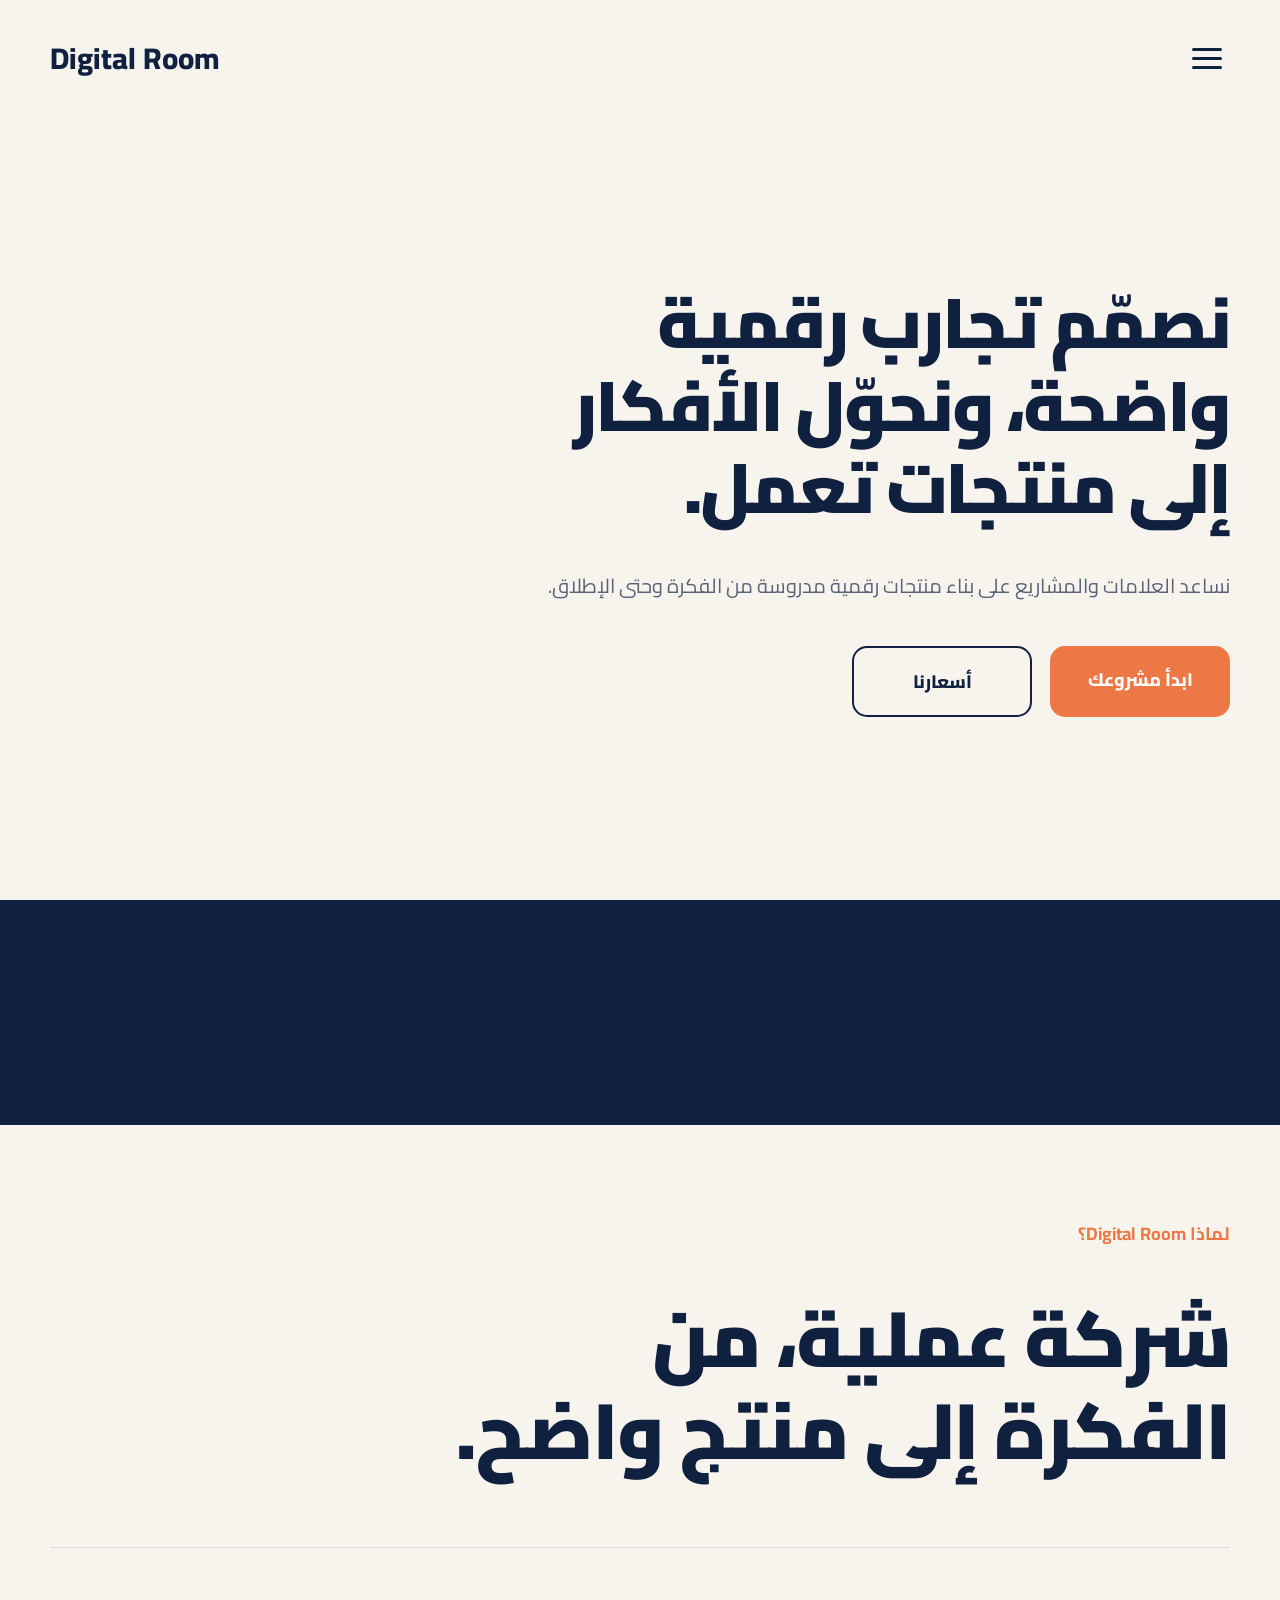
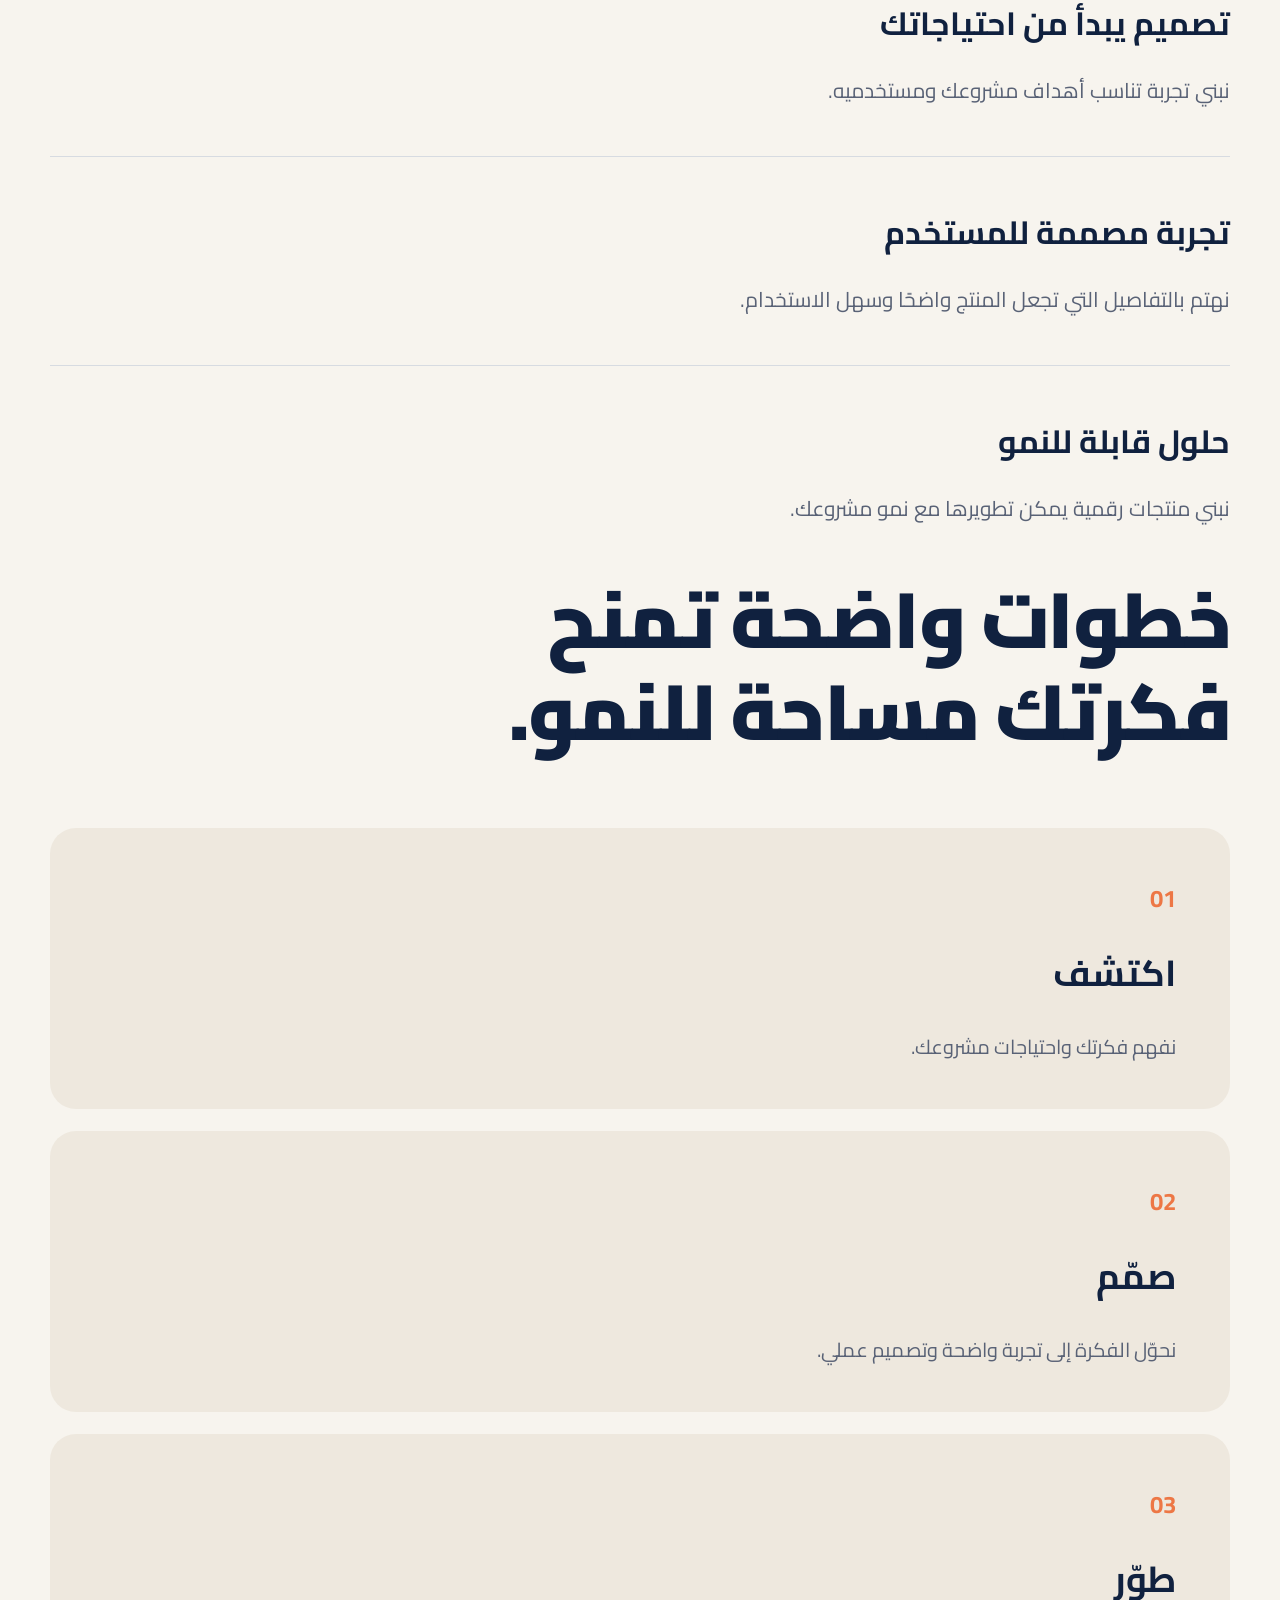
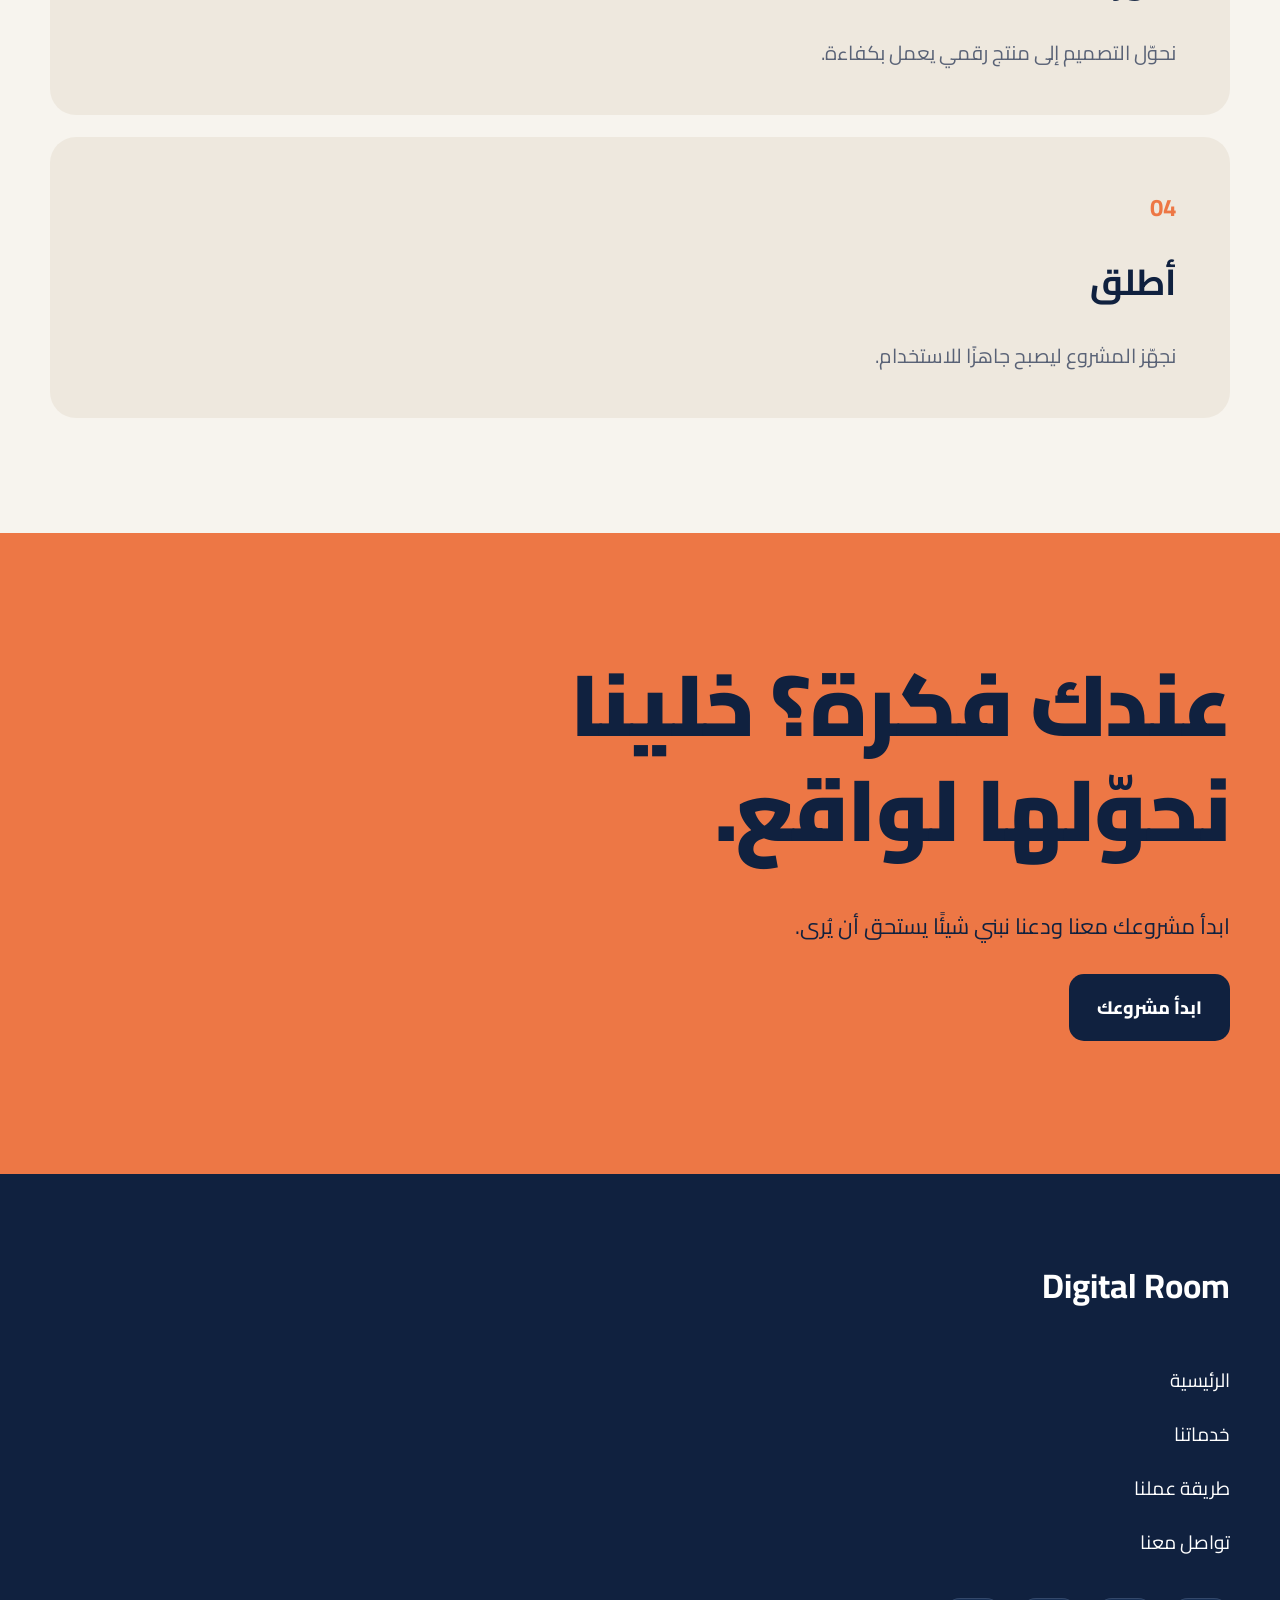
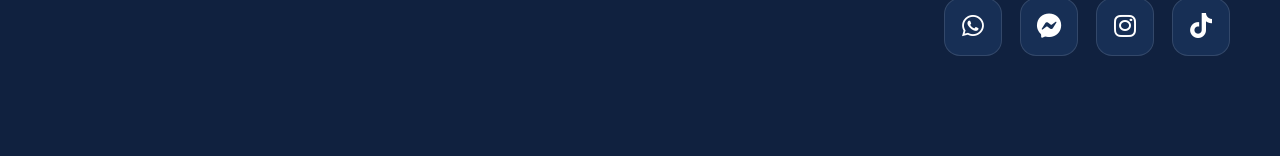
==== index.html @ cd864016 "Add files via upload" ====
<!DOCTYPE html>
<html lang="ar" dir="rtl">

<head>
  <meta charset="UTF-8">
  <meta name="viewport" content="width=device-width, initial-scale=1.0">

  <title>Digital Room</title>

  <link rel="preconnect" href="https://fonts.googleapis.com">
  <link rel="preconnect" href="https://fonts.gstatic.com" crossorigin>

  <link
    href="https://fonts.googleapis.com/css2?family=Cairo:wght@400;500;600;700;800;900&display=swap"
    rel="stylesheet"
  >
<link
  rel="stylesheet"
  href="https://cdnjs.cloudflare.com/ajax/libs/font-awesome/6.5.2/css/all.min.css"
>
  <link rel="stylesheet" href="style.css">
</head>

<body>

  <!-- Header -->
  <header class="site-header">

    <div class="nav-wrap">

      <a href="#home" class="brand">
        Digital Room
      </a>

      <button
        class="menu-btn"
        id="menuBtn"
        aria-label="فتح القائمة"
        aria-expanded="false"
      >
        <span></span>
        <span></span>
        <span></span>
      </button>

      <nav class="mobile-menu" id="mobileMenu">

        <a href="#home">الرئيسية</a>
        <a href="#services">خدماتنا</a>
        <a href="#process">طريقة عملنا</a>
        <a href="price.html">أسعارنا</a>
                <a href="index.html#footer-social">تواصل معنا</a>



        


      </nav>

    </div>

  </header>


  <!-- Main -->
  <main>

    <!-- Hero -->
    <section class="hero section-light" id="home">

      <div class="container hero-inner">

        <h1>
          نصمّم تجارب رقمية<br>
          واضحة، ونحوّل الأفكار<br>
          إلى منتجات تعمل.
        </h1>

        <p class="hero-copy">
          نساعد العلامات والمشاريع على بناء منتجات
          <br class="mobile-only">
          رقمية مدروسة من الفكرة وحتى الإطلاق.
        </p>

        <div class="hero-actions">

          <a href="#contact" class="btn btn-primary">
            ابدأ مشروعك
          </a>

          <a href="price.html" class="btn btn-outline">
            أسعارنا
          </a>

        </div>

      </div>

    </section>


    <!-- Work -->
    <section class="work section-dark" id="work">

      
    </section>


    <!-- Process / Why Digital Room -->
    <section class="process section-light" id="process">

      <div class="container">

        <p class="eyebrow orange">
          لماذا Digital Room؟
        </p>

        <h2>
          شركة عملية، من<br>
          الفكرة إلى منتج واضح.
        </h2>

        <div class="why-list">

          <article>

            <h3>
              تصميم يبدأ من احتياجاتك
            </h3>

            <p>
              نبني تجربة تناسب أهداف مشروعك ومستخدميه.
            </p>

          </article>


          <article>

            <h3>
              تجربة مصممة للمستخدم
            </h3>

            <p>
              نهتم بالتفاصيل التي تجعل المنتج واضحًا
              وسهل الاستخدام.
            </p>

          </article>


          <article>

            <h3>
              حلول قابلة للنمو
            </h3>

            <p>
              نبني منتجات رقمية يمكن تطويرها مع نمو مشروعك.
            </p>

          </article>

        </div>

      </div>


      <!-- Steps -->
      <div class="container">

        
        <h2>
          خطوات واضحة تمنح<br>
          فكرتك مساحة للنمو.
        </h2>

        <div class="steps">

          <article class="step">

            <b>01</b>

            <h3>
              اكتشف
            </h3>

            <p>
              نفهم فكرتك واحتياجات مشروعك.
            </p>

          </article>


          <article class="step">

            <b>02</b>

            <h3>
              صمّم
            </h3>

            <p>
              نحوّل الفكرة إلى تجربة واضحة وتصميم عملي.
            </p>

          </article>


          <article class="step">

            <b>03</b>

            <h3>
              طوّر
            </h3>

            <p>
              نحوّل التصميم إلى منتج رقمي يعمل بكفاءة.
            </p>

          </article>


          <article class="step">

            <b>04</b>

            <h3>
              أطلق
            </h3>

            <p>
              نجهّز المشروع ليصبح جاهزًا للاستخدام.
            </p>

          </article>

        </div>

      </div>

    </section>


    


    <!-- CTA -->
    <section class="cta full-width-section" id="contact">

      <div class="container">

        <h2>
          عندك فكرة؟ خلينا<br>
          نحوّلها لواقع.
        </h2>

        <p>
          ابدأ مشروعك معنا ودعنا نبني شيئًا يستحق أن يُرى.
        </p>

        <a
          href="https://wa.me/201043372184"
          class="btn btn-dark"
          target="_blank"
        >
          ابدأ مشروعك
        </a>

      </div>

    </section>


  </main>


  <!-- Footer -->
  <footer class="footer full-width-section">

    <div class="container footer-grid">

      <div>

        <h3>
          Digital Room
        </h3>

        <nav>

          <a href="#home">
            الرئيسية
          </a>

          <a href="#services">
            خدماتنا
          </a>

          <a href="#process">
            طريقة عملنا
          </a>

          <a href="#contact">
            تواصل معنا
          </a>

        </nav>

<div class="social" id="footer-social">

  <!-- WhatsApp -->
  <a href="https://wa.me/201043372184" target="_blank" aria-label="WhatsApp">
    <i class="fa-brands fa-whatsapp"></i>
  </a>

  <!-- Messenger -->
  <a href="https://www.facebook.com/share/1KC5TBz9Hu/?mibextid=wwXIfr" target="_blank" aria-label="Messenger">
    <i class="fa-brands fa-facebook-messenger"></i>
  </a>

  <a href="https://www.instagram.com/digitalroom_design?stkn=MWpidnJzb2Z3M3Q4"
   target="_blank"
   aria-label="Instagram">
   <i class="fa-brands fa-instagram"></i>
</a>
  <a href="https://www.tiktok.com/@digital.room3?_r=1&_t=ZS-99yzmKWpDhF" target="_blank" aria-label="TikTok">
    <i class="fa-brands fa-tiktok"></i>
</a>

</div>
      
      </div>

    </div>

  </footer>


  <script src="script.js"></script>

</body>

</html>
---- style.css ----
* {
  box-sizing: border-box;
}

:root {
  --cream: #f7f4ee;
  --card: #eee8de;
  --navy: #10213f;
  --navy-2: #172f55;
  --orange: #ed7745;
  --muted: #596276;
  --line: #d7dbe1;
}

html {
  scroll-behavior: smooth;
}

body {
  margin: 0;
  background: var(--cream);
  color: var(--navy);
  font-family: "Cairo", sans-serif;
  overflow-x: hidden;
}

a {
  text-decoration: none;
  color: inherit;
}

button {
  font-family: inherit;
}

/* ================= CONTAINER ================= */

.container {
  width: min(100% - 96px, 1180px);
  margin: auto;
}


.site-header {
  position: sticky;
  top: 0;
  z-index: 20;
  background: rgba(247, 244, 238, 0.96);
  backdrop-filter: blur(12px);
}

.nav-wrap {
  height: 116px;
  width: min(100% - 96px, 1180px);
  margin: auto;

  display: flex;
  align-items: center;
  justify-content: space-between;

  direction: ltr;
}

.brand {
  font-size: 30px;
  font-weight: 800;
}

.menu-btn {
  width: 46px;
  height: 46px;

  border: 0;
  background: transparent;

  display: grid;
  place-content: center;
  gap: 6px;

  cursor: pointer;
}

.menu-btn span {
  display: block;

  width: 30px;
  height: 3px;

  background: var(--navy);

  border-radius: 3px;
}

.mobile-menu {
  position: absolute;

  right: 48px;
  top: 92px;

  width: min(330px, calc(100vw - 48px));

  padding: 26px;

  background: var(--navy);
  color: white;

  border-radius: 20px;

  display: none;

  box-shadow: 0 20px 50px rgba(16, 33, 63, 0.2);
}

.mobile-menu.open {
  display: flex;
  flex-direction: column;
  gap: 16px;
}

.mobile-menu a {
  font-size: 18px;
  font-weight: 600;
}

.menu-social {
  border-top: 1px solid rgba(255, 255, 255, 0.2);

  padding-top: 16px;

  display: flex;
  gap: 18px;

  direction: ltr;
}

/* ================= HERO ================= */

.hero {
  min-height: calc(100svh - 116px);

  display: flex;
  align-items: center;

  padding: 88px 0 105px;

  text-align: right;
}


.hero-inner {
  max-width: 1180px;
  margin-right: auto;
  margin-left: auto;

  display: flex;
  flex-direction: column;
  align-items: flex-start;

  text-align: right;

  transform: none;
}

.hero .container,
.about .container {
  max-width: 1180px;
  margin-right: auto;
  margin-left: auto;
}

.eyebrow {
  margin: 0 0 46px;

  font-size: 18px;

  font-weight: 700;

  line-height: 1.5;
}

.hero .eyebrow {
  font-size: 20px;
}

.orange {
  color: var(--orange);
}

h1,
h2,
h3,
p {
  margin-top: 0;
}

h1 {
  font-size: clamp(46px, 7vw, 88px);

  line-height: 1.18;

  letter-spacing: -2px;

  margin-bottom: 36px;

  font-weight: 900;
}

.hero h1 {
  font-size: 70px;
}

.hero-copy {
  font-size: 22px;

  line-height: 2;

  color: var(--muted);

  margin-bottom: 40px;
}

.hero .hero-copy {
  font-size: 20px;
}

.hero-actions {
  display: flex;
  gap: 18px;
}

.btn {
  min-width: 180px;

  padding: 17px 28px;

  border-radius: 15px;

  text-align: center;

  font-size: 18px;

  font-weight: 800;

  transition: 0.2s;
}

.btn:hover {
  transform: translateY(-2px);
}

.btn-primary {
  background: var(--orange);
  color: white;
}

.btn-outline {
  border: 2px solid var(--navy);
  background: transparent;
}

/* ================= DARK SECTION ================= */

.section-dark {
  background: var(--navy);

  color: var(--cream);

  padding: 100px 0 125px;
}

.section-dark .eyebrow {
  margin-bottom: 48px;
}

.section-dark h2,
.process h2 {
  font-size: clamp(44px, 6.5vw, 78px);

  line-height: 1.18;

  letter-spacing: -1.5px;

  margin-bottom: 70px;

  font-weight: 900;
}

.project-card {
  background: #17365f;

  border-radius: 30px;

  padding: 38px 40px 58px;

  overflow: hidden;
}

.project-image-wrap {
  border-radius: 23px;

  overflow: hidden;

  background: #07142b;
}

.project-image-wrap img {
  display: block;

  width: 100%;

  height: auto;
}

.project-meta {
  display: flex;

  flex-direction: column;

  align-items: flex-end;

  gap: 25px;

  padding-top: 38px;
}

.project-meta span {
  font-size: 25px;
  color: var(--orange);
}

.preview-btn {
  border: 2px solid #8295b5;

  color: white;

  border-radius: 14px;

  padding: 15px 25px;

  font-size: 18px;

  font-weight: 700;
}

/* ================= PROCESS ================= */

.process {
  padding: 95px 0 115px;
}

.process .eyebrow {
  margin-bottom: 46px;
}

.steps {
  display: grid;
  gap: 22px;
}

.step {
  background: var(--card);

  border-radius: 26px;

  padding: 48px 54px 44px;

  min-height: 245px;
}

.step b {
  display: block;

  color: var(--orange);

  font-size: 24px;

  margin-bottom: 18px;
}

.step h3 {
  font-size: 36px;

  margin-bottom: 22px;
}

.step p {
  font-size: 20px;

  line-height: 1.8;

  color: var(--muted);

  margin: 0;
}


.about {
  padding: 105px 0 115px;
}

.about h2 {
  font-size: clamp(42px, 6vw, 70px);

  line-height: 1.25;

  margin-bottom: 72px;
}

.why-list {
  display: grid;
}

.why-list article {
  border-top: 1px solid var(--line);

  padding: 45px 0;
}

.why-list h3 {
  font-size: 32px;

  margin-bottom: 18px;
}

.why-list p {
  font-size: 21px;

  color: var(--muted);

  line-height: 1.9;

  margin: 0;
}

/* ================= LAUNCH ================= */

.launch {
  padding: 0 0 100px;
}

.launch-card {
  background: var(--card);

  border-radius: 0 0 26px 26px;

  padding: 50px 54px;
}

.launch-card h2 {
  font-size: 44px;

  margin-bottom: 18px;
}

.launch-card p {
  font-size: 20px;

  color: var(--muted);

  margin: 0;
}

/* ================================================= */
/* ================= CTA SECTION =================== */
/* ================================================= */

/*
  السكشن البرتقالي بالكامل بعرض الشاشة
  حتى لو موجود داخل container
*/

.cta {
  background: var(--orange);

  color: var(--navy);

  padding: 120px 0 150px;

  width: 100vw;

  position: relative;

  margin-right: calc(50% - 50vw);
}

.cta h2 {
  font-size: clamp(50px, 7vw, 86px);

  line-height: 1.22;

  letter-spacing: -1.5px;

  margin-bottom: 42px;

  font-weight: 900;
}

.cta p {
  font-size: 22px;

  margin-bottom: 44px;
}

.cta a {
  text-align: center;
}

.btn-dark {
  background: var(--navy);

  color: white;

  min-width: 210px;
}

/* ================================================= */
/* ================= FOOTER ======================== */
/* ================================================= */

/*
  الفوتر بالكامل بعرض الشاشة
  ومستقل عن عرض الـ container
*/

.footer {
  background: var(--navy);

  color: white;

  padding: 80px 0 100px;

  min-height: 520px;

  width: 100vw;

  position: relative;

  margin-right: calc(50% - 50vw);
}

.footer-grid {
  display: flex;

  justify-content: flex-start;
}

.footer h3 {
  font-size: 34px;

  margin-bottom: 45px;
}

.footer nav {
  display: flex;

  flex-direction: column;

  gap: 18px;
}

.footer nav a,
.social a {
  font-size: 19px;
}

.social {
  display: flex;

  gap: 24px;

  direction: ltr;

  margin-top: 38px;
}

.mobile-only {
  display: none;
}

/* ================================================= */
/* ================= PROCESS ANIMATION ============= */
/* ================================================= */

.step {
  opacity: 0;

  transform: translateY(40px);

  transition: none;
}

.process.is-visible .step {
  animation: stepReveal 0.8s ease forwards;
}

.process.is-visible .step:nth-child(1) {
  animation-delay: 0.2s;
}

.process.is-visible .step:nth-child(2) {
  animation-delay: 0.5s;
}

.process.is-visible .step:nth-child(3) {
  animation-delay: 0.8s;
}

.process.is-visible .step:nth-child(4) {
  animation-delay: 1.1s;
}

@keyframes stepReveal {
  from {
    opacity: 0;
    transform: translateY(40px);
  }

  to {
    opacity: 1;
    transform: translateY(0);
  }
}

/* ================================================= */
/* ================= MOBILE ======================== */
/* ================================================= */

@media (max-width: 700px) {

  .container {
    width: calc(100% - 96px);
  }

  .nav-wrap {
    width: calc(100% - 96px);

    height: 108px;
  }

  .brand {
    font-size: 25px;
  }

  .mobile-menu {
    right: 48px;

    top: 88px;
  }

  .hero {
    min-height: 0;

    padding: 105px 0 70px;
  }

  .hero-inner {
    transform: translateX(0);
  }

  .eyebrow {
    font-size: 17px;

    margin-bottom: 38px;
  }

  .hero .eyebrow {
    font-size: 17px;
  }

  h1 {
    font-size: 43px;

    line-height: 1.23;

    letter-spacing: -1px;

    margin-bottom: 30px;
  }

  .hero h1 {
    font-size: 36px;
    
  }

  .hero-copy {
    font-size: 17px;

    line-height: 1.95;

    margin-bottom: 34px;
  }

  .hero .hero-copy {
    font-size: 17px;
  }

  .mobile-only {
    display: block;
  }

  .hero-actions {
    width: 100%;

    gap: 10px;
  }

  .btn {
    min-width: 0;

    flex: 1;

    padding: 14px 10px;

    font-size: 16px;

    border-radius: 13px;
  }

  /* ================= DARK SECTION ================= */

  .section-dark {
    padding: 72px 0 92px;
  }

  .section-dark h2,
  .process h2 {
    font-size: 36px;

    line-height: 1.28;

    margin-bottom: 48px;
  }

  .section-dark .eyebrow {
    margin-bottom: 36px;
  }

  .project-card {
    padding: 25px 24px 45px;

    border-radius: 23px;
  }

  .project-image-wrap {
    border-radius: 17px;
  }

  .project-meta {
    padding-top: 28px;

    gap: 20px;
  }

  .project-meta span {
    font-size: 19px;
  }

  .preview-btn {
    font-size: 16px;

    padding: 12px 20px;
  }

  /* ================= PROCESS ================= */

  .process {
    padding: 70px 0 85px;
  }

  .step {
    min-height: 0;

    padding: 37px 38px 34px;

    border-radius: 22px;
  }

  .step b {
    font-size: 18px;

    margin-bottom: 22px;
  }

  .step h3 {
    font-size: 28px;

    margin-bottom: 18px;
  }

  .step p {
    font-size: 17px;

    line-height: 1.9;
  }


  .about {
    padding: 76px 0 80px;
  }

  .about h2 {
    font-size: 36px;

    margin-bottom: 50px;
  }

  .why-list article {
    padding: 35px 0;
  }

  .why-list h3 {
    font-size: 25px;
  }

  .why-list p {
    font-size: 17px;
  }

  /* ================= LAUNCH ================= */

  .launch {
    padding-bottom: 60px;
  }

  .launch-card {
    padding: 38px;

    border-radius: 0 0 22px 22px;
  }

  .launch-card h2 {
    font-size: 34px;
  }

  .launch-card p {
    font-size: 17px;
  }

  /* ================= CTA ================= */

  .cta {
    width: 100vw;

    margin-right: calc(50% - 50vw);

    padding: 85px 0 100px;
  }

  .cta h2 {
    font-size: 38px;
     line-height: 1.25;

    margin-bottom: 30px;
  }

  .cta p {
    font-size: 18px;

    line-height: 1.8;
  }

  /* ================= FOOTER ================= */

  .footer {
    width: 100vw;

    margin-right: calc(50% - 50vw);

    padding: 62px 0 90px;

    min-height: 520px;
  }

  .footer h3 {
    font-size: 27px;

    margin-bottom: 34px;
  }

  .footer nav a,
  .social a {
    font-size: 16px;
  }
}

/* ================= ACCESSIBILITY ================= */

@media (prefers-reduced-motion: reduce) {

  .step {
    opacity: 1;

    transform: none;

    animation: none !important;
  }
}
.social {
  display: flex;
  gap: 18px;
  direction: ltr;
  margin-top: 38px;
}

.social a {
  width: 58px;
  height: 58px;

  display: flex;
  align-items: center;
  justify-content: center;

  background: #172f55;
  color: white;

  border: 1px solid rgba(255, 255, 255, 0.12);
  border-radius: 16px;

  font-size: 25px;

  transition: 0.3s ease;
}

.social a:hover {
  background: var(--orange);
  transform: translateY(-5px);
}

.social i {
  line-height: 1;
}
.btn{
  position: relative;
  overflow: hidden;
  z-index: 1;
}

.btn::before{
  content: "";
  position: absolute;
  top: 0;
  right: 0;
  width: 0;
  height: 100%;
  background: var(--navy);
  transition: width 0.4s ease;
  z-index: -1;
}

.btn:hover::before{
  width: 100%;
}

.btn-primary:hover,
.btn-outline:hover{
  color: white;
}
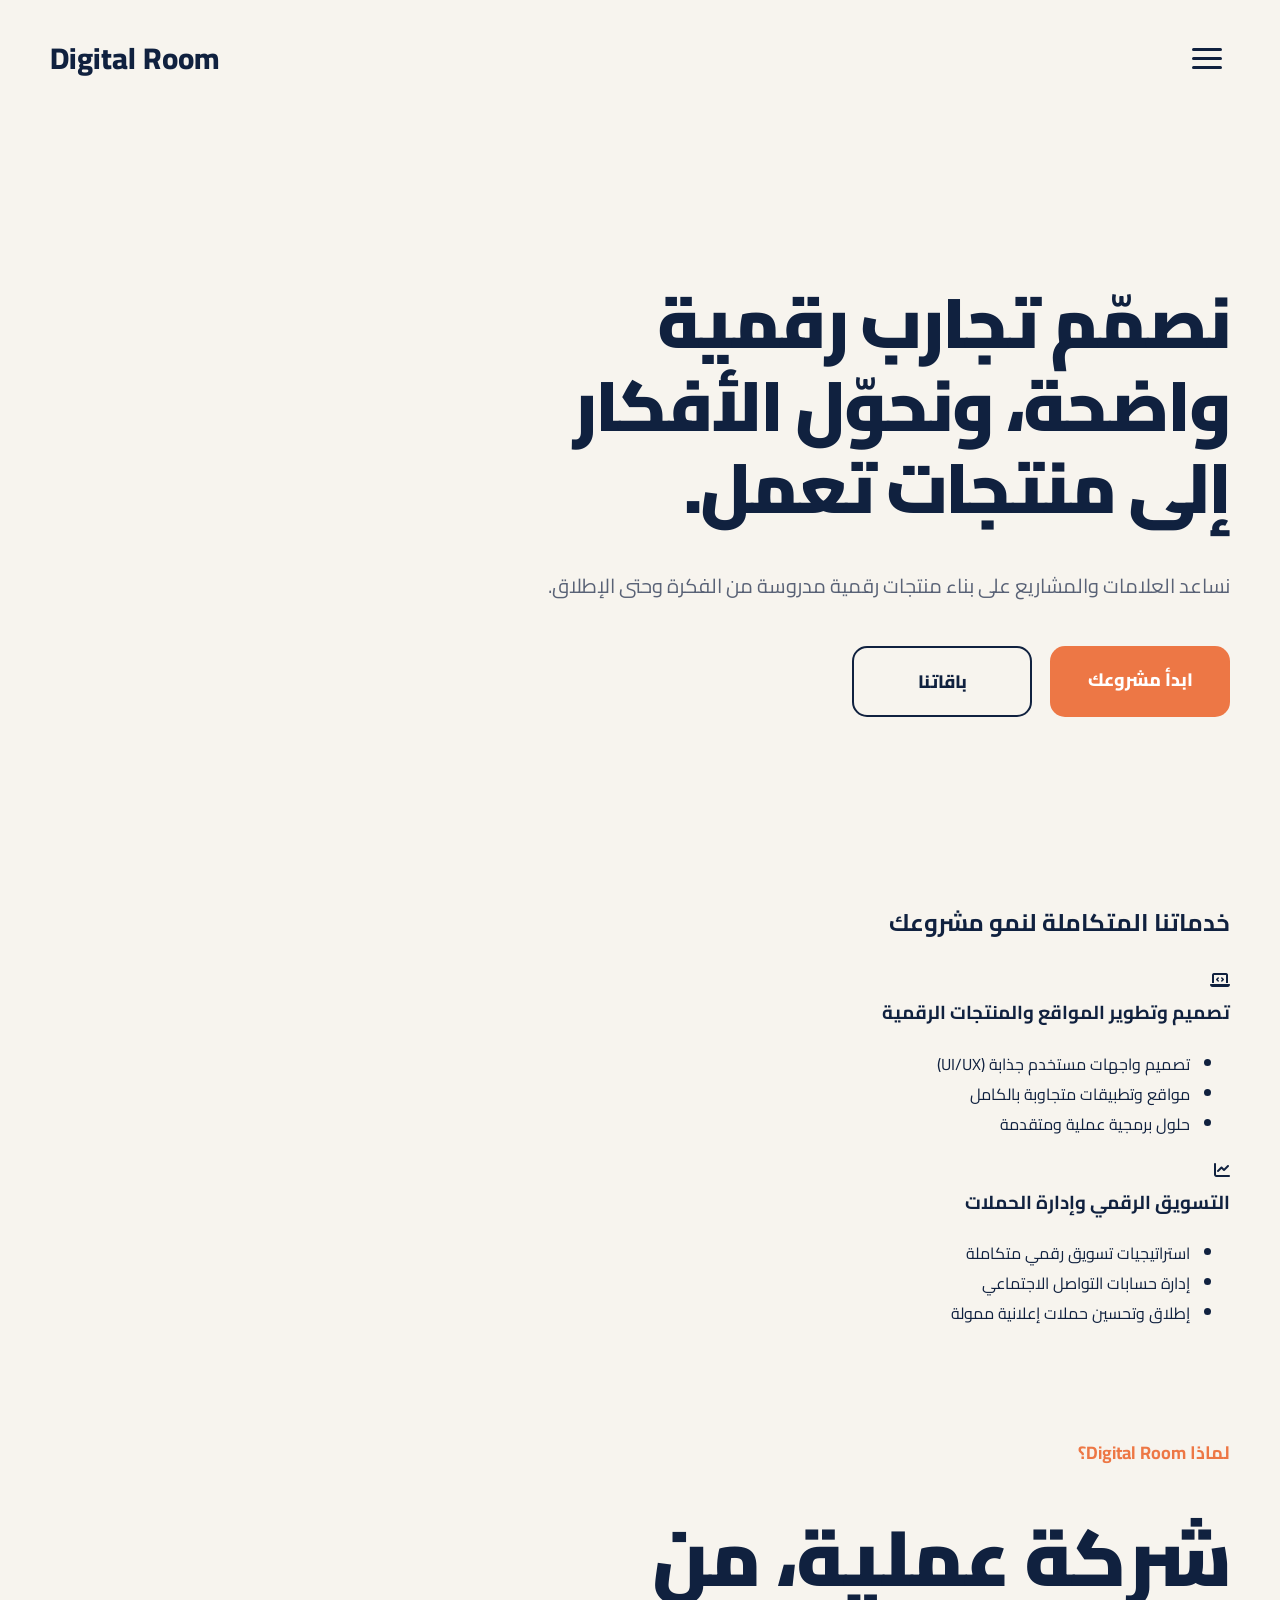
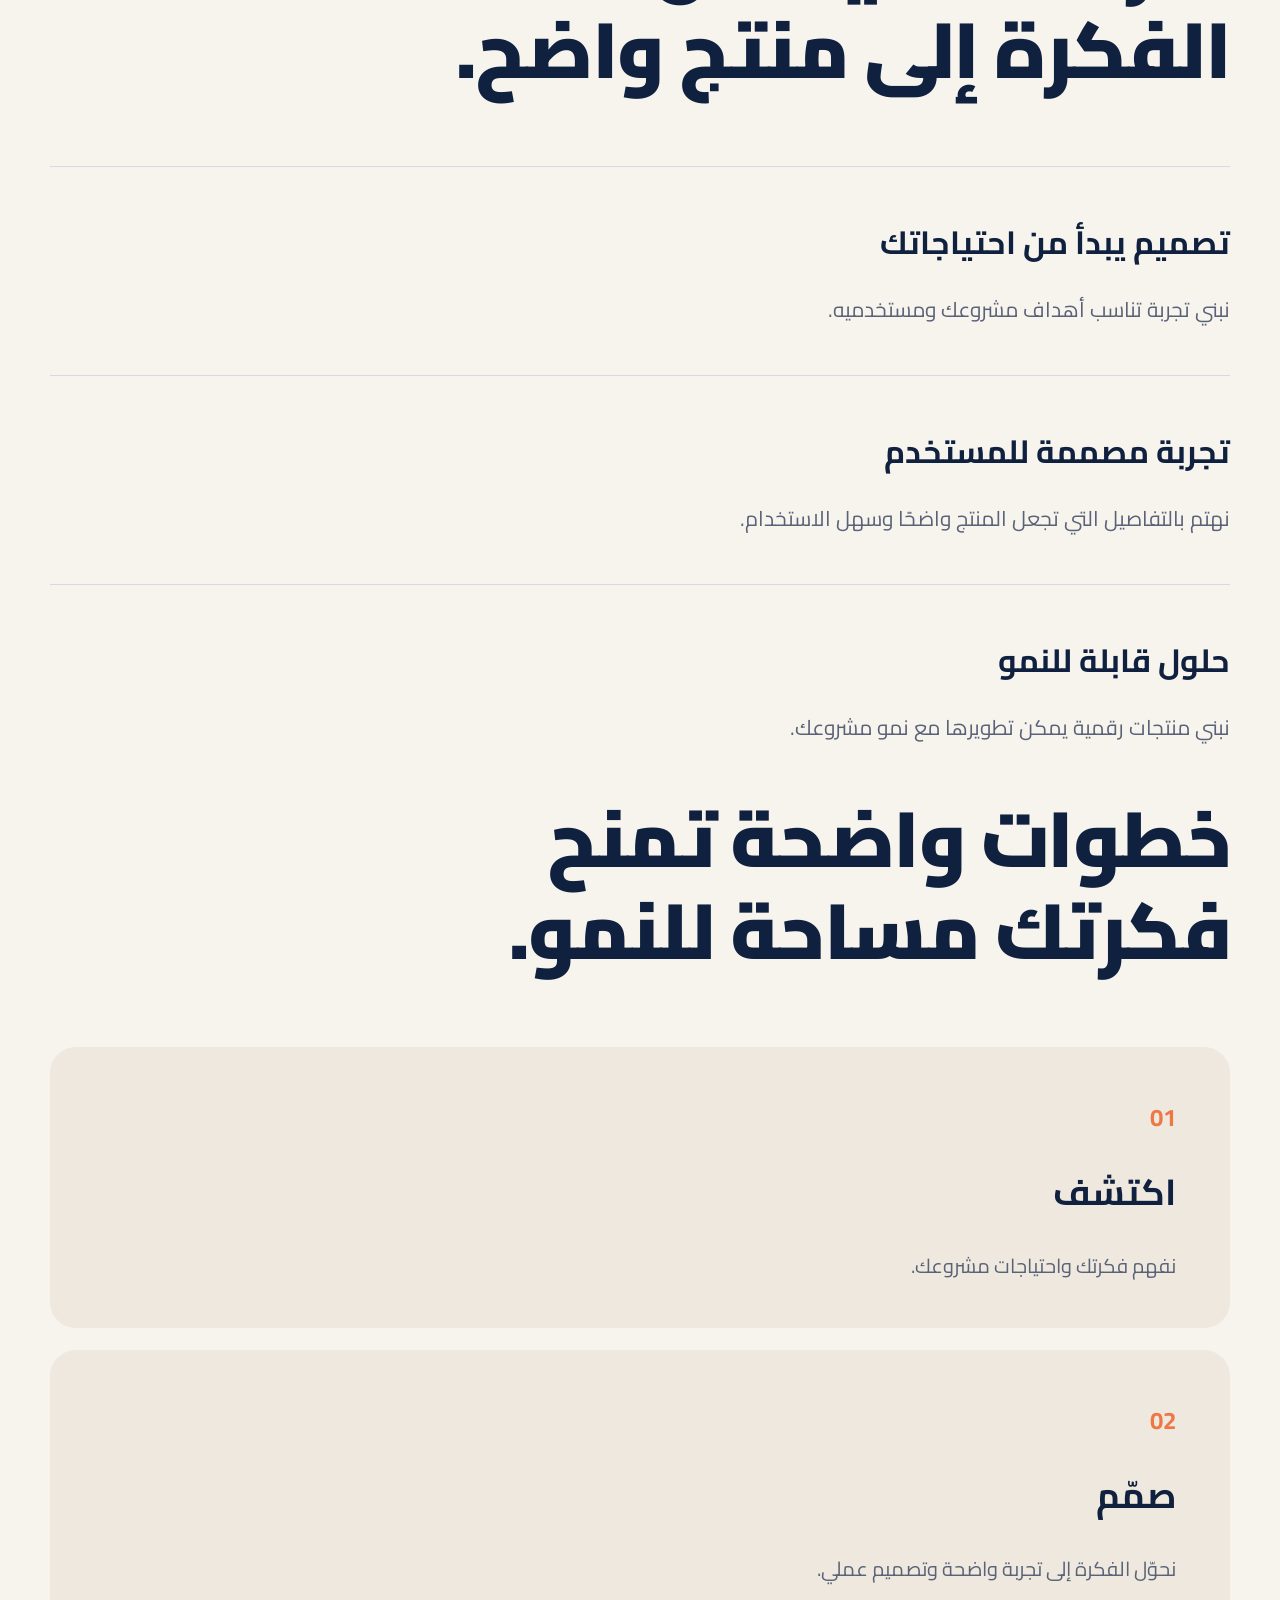
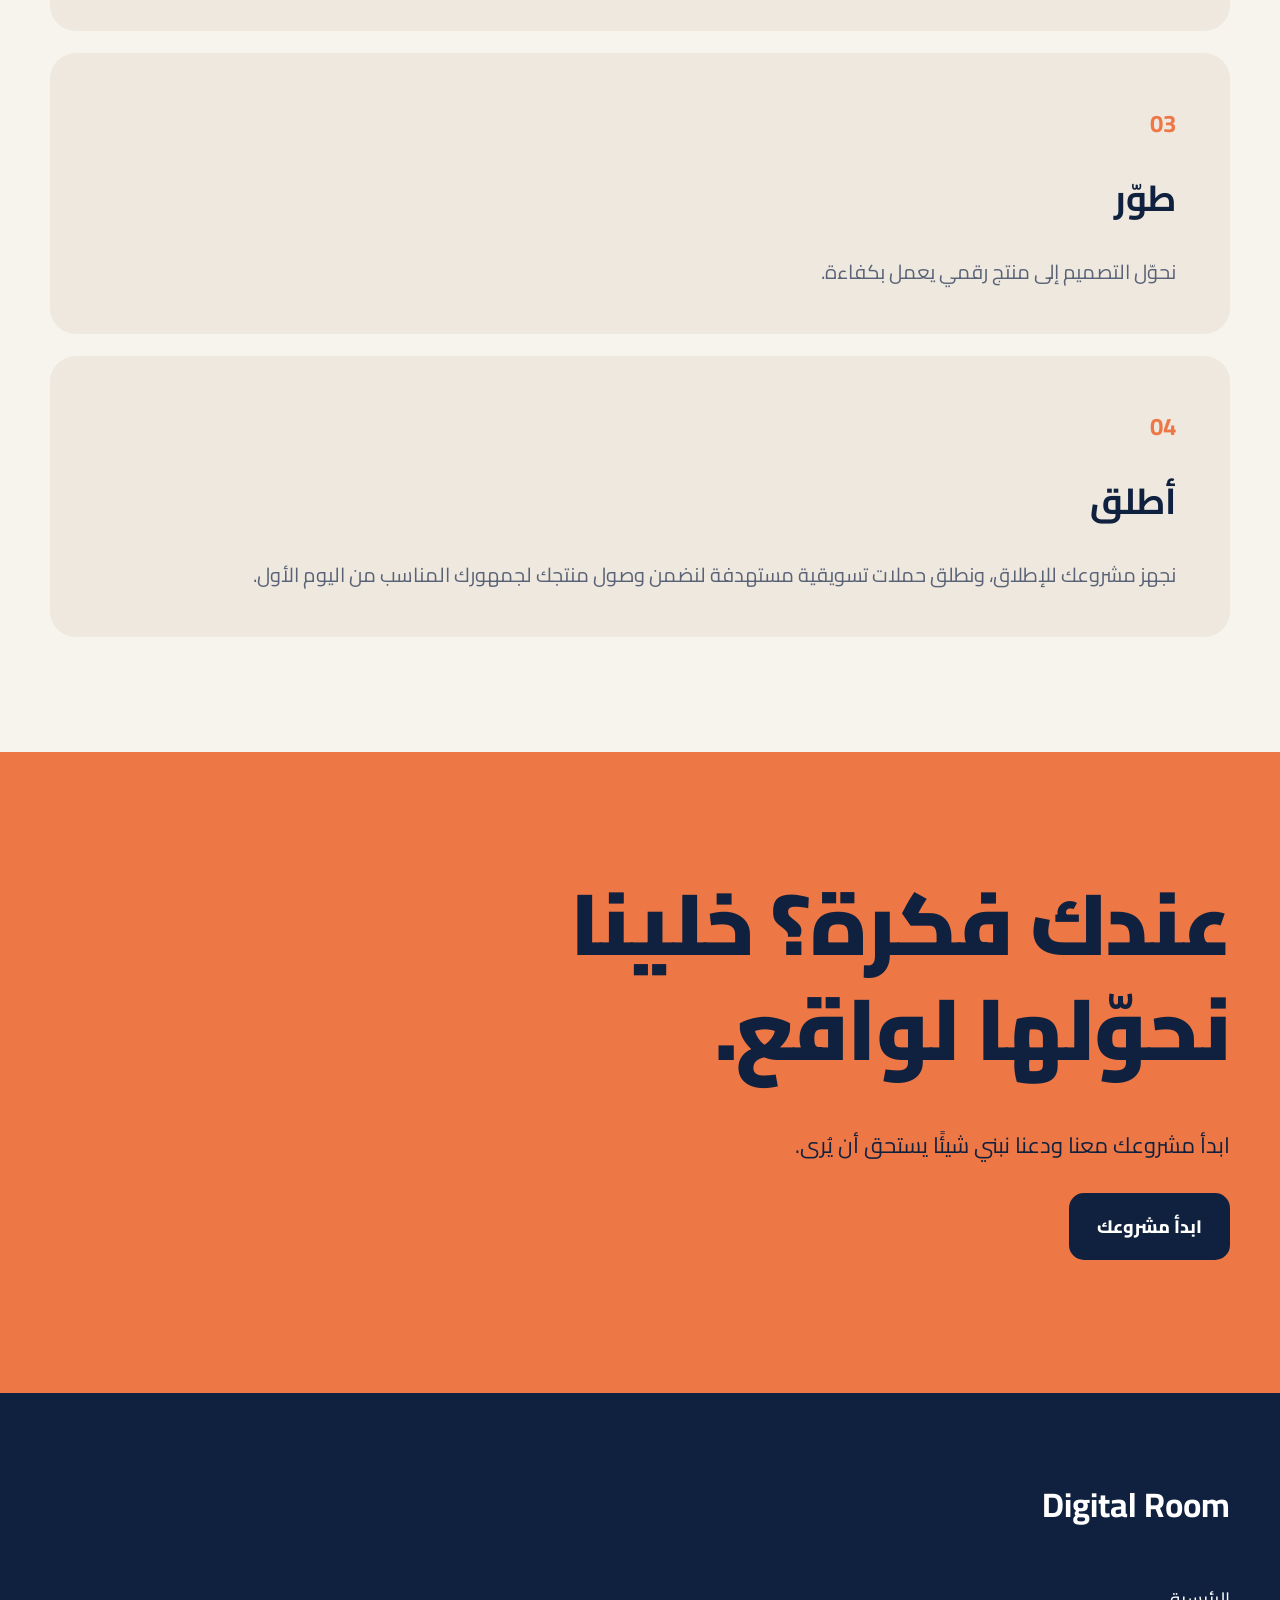
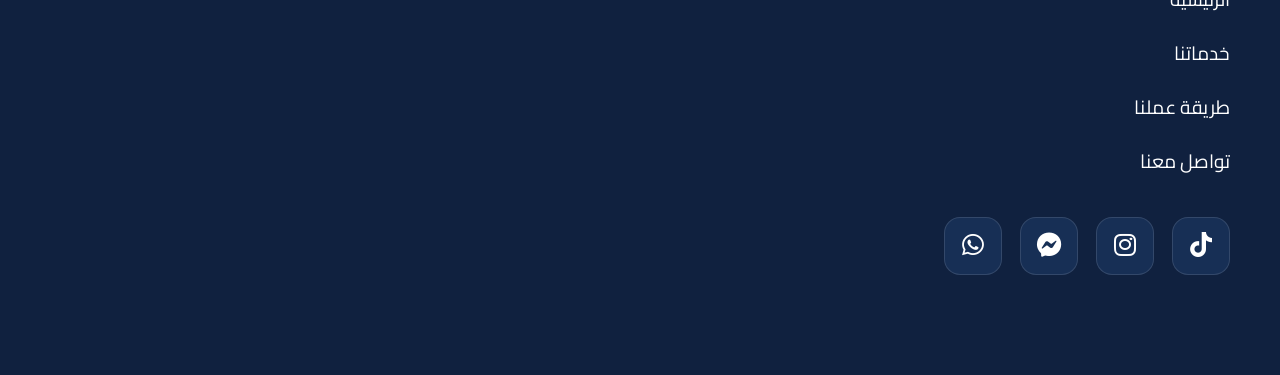
==== commit 7ecc9e63: "Update index.html" ====
--- a/index.html
+++ b/index.html
@@ -1,37 +1,28 @@
 <!DOCTYPE html>
 <html lang="ar" dir="rtl">
-
 <head>
   <meta charset="UTF-8">
   <meta name="viewport" content="width=device-width, initial-scale=1.0">
-
   <title>Digital Room</title>
-
   <link rel="preconnect" href="https://fonts.googleapis.com">
   <link rel="preconnect" href="https://fonts.gstatic.com" crossorigin>
-
   <link
     href="https://fonts.googleapis.com/css2?family=Cairo:wght@400;500;600;700;800;900&display=swap"
     rel="stylesheet"
   >
-<link
-  rel="stylesheet"
-  href="https://cdnjs.cloudflare.com/ajax/libs/font-awesome/6.5.2/css/all.min.css"
->
+  <link
+    rel="stylesheet"
+    href="https://cdnjs.cloudflare.com/ajax/libs/font-awesome/6.5.2/css/all.min.css"
+  >
   <link rel="stylesheet" href="style.css">
 </head>
-
 <body>
-
   <!-- Header -->
   <header class="site-header">
-
     <div class="nav-wrap">
-
       <a href="#home" class="brand">
         Digital Room
       </a>
-
       <button
         class="menu-btn"
         id="menuBtn"
@@ -42,304 +33,224 @@
         <span></span>
         <span></span>
       </button>
-
       <nav class="mobile-menu" id="mobileMenu">
-
         <a href="#home">الرئيسية</a>
         <a href="#services">خدماتنا</a>
         <a href="#process">طريقة عملنا</a>
-        <a href="price.html">أسعارنا</a>
-                <a href="index.html#footer-social">تواصل معنا</a>
-
-
-
-        
-
-
+        <a href="price.html">باقاتنا</a>
+        <a href="index.html#footer-social">تواصل معنا</a>
       </nav>
-
     </div>
-
   </header>
-
-
-  <!-- Main -->
   <main>
-
-    <!-- Hero -->
+    <!-- Hero Section -->
     <section class="hero section-light" id="home">
-
       <div class="container hero-inner">
-
         <h1>
           نصمّم تجارب رقمية<br>
           واضحة، ونحوّل الأفكار<br>
           إلى منتجات تعمل.
         </h1>
-
         <p class="hero-copy">
           نساعد العلامات والمشاريع على بناء منتجات
           <br class="mobile-only">
           رقمية مدروسة من الفكرة وحتى الإطلاق.
         </p>
-
         <div class="hero-actions">
-
           <a href="#contact" class="btn btn-primary">
             ابدأ مشروعك
           </a>
-
           <a href="price.html" class="btn btn-outline">
-            أسعارنا
-          </a>
-
-        </div>
-
-      </div>
-
-    </section>
-
-
-    <!-- Work -->
-    <section class="work section-dark" id="work">
-
-      
-    </section>
-
-
-    <!-- Process / Why Digital Room -->
+            باقاتنا
+          </a>
+        </div>
+      </div>
+    </section>
+    <!-- Services Section -->
+    <section class="services-section" id="services">
+      <div class="container">
+        <h2 class="services-heading">
+          خدماتنا المتكاملة لنمو مشروعك
+        </h2>
+        <div class="services-grid">
+          <!-- Web Design & Development: Right -->
+          <article class="service-card">
+            <div class="service-icon">
+              <i class="fa-solid fa-laptop-code"></i>
+            </div>
+            <h3>
+              تصميم وتطوير المواقع والمنتجات الرقمية
+            </h3>
+            <ul>
+              <li>تصميم واجهات مستخدم جذابة (UI/UX)</li>
+              <li>مواقع وتطبيقات متجاوبة بالكامل</li>
+              <li>حلول برمجية عملية ومتقدمة</li>
+            </ul>
+          </article>
+          <!-- Digital Marketing: Left -->
+          <article class="service-card featured">
+            <div class="service-icon">
+              <i class="fa-solid fa-chart-line"></i>
+            </div>
+            <h3>
+              التسويق الرقمي وإدارة الحملات
+            </h3>
+            <ul>
+              <li>استراتيجيات تسويق رقمي متكاملة</li>
+              <li>إدارة حسابات التواصل الاجتماعي</li>
+              <li>إطلاق وتحسين حملات إعلانية ممولة</li>
+            </ul>
+          </article>
+        </div>
+      </div>
+    </section>
+    <!-- Why Digital Room -->
     <section class="process section-light" id="process">
-
-      <div class="container">
-
+      <div class="container">
         <p class="eyebrow orange">
           لماذا Digital Room؟
         </p>
-
         <h2>
           شركة عملية، من<br>
           الفكرة إلى منتج واضح.
         </h2>
-
         <div class="why-list">
-
           <article>
-
             <h3>
               تصميم يبدأ من احتياجاتك
             </h3>
-
             <p>
               نبني تجربة تناسب أهداف مشروعك ومستخدميه.
             </p>
-
-          </article>
-
-
+          </article>
           <article>
-
             <h3>
               تجربة مصممة للمستخدم
             </h3>
-
             <p>
               نهتم بالتفاصيل التي تجعل المنتج واضحًا
               وسهل الاستخدام.
             </p>
-
-          </article>
-
-
+          </article>
           <article>
-
             <h3>
               حلول قابلة للنمو
             </h3>
-
             <p>
               نبني منتجات رقمية يمكن تطويرها مع نمو مشروعك.
             </p>
-
-          </article>
-
-        </div>
-
-      </div>
-
-
+          </article>
+        </div>
+      </div>
       <!-- Steps -->
       <div class="container">
-
-        
         <h2>
           خطوات واضحة تمنح<br>
           فكرتك مساحة للنمو.
         </h2>
-
         <div class="steps">
-
-          <article class="step">
-
+          <article class="step">
             <b>01</b>
-
-            <h3>
-              اكتشف
-            </h3>
-
+            <h3>اكتشف</h3>
             <p>
               نفهم فكرتك واحتياجات مشروعك.
             </p>
-
-          </article>
-
-
-          <article class="step">
-
+          </article>
+          <article class="step">
             <b>02</b>
-
-            <h3>
-              صمّم
-            </h3>
-
+            <h3>صمّم</h3>
             <p>
               نحوّل الفكرة إلى تجربة واضحة وتصميم عملي.
             </p>
-
-          </article>
-
-
-          <article class="step">
-
+          </article>
+          <article class="step">
             <b>03</b>
-
-            <h3>
-              طوّر
-            </h3>
-
+            <h3>طوّر</h3>
             <p>
               نحوّل التصميم إلى منتج رقمي يعمل بكفاءة.
             </p>
-
-          </article>
-
-
-          <article class="step">
-
+          </article>
+          <article class="step">
             <b>04</b>
-
-            <h3>
-              أطلق
-            </h3>
-
-            <p>
-              نجهّز المشروع ليصبح جاهزًا للاستخدام.
-            </p>
-
-          </article>
-
-        </div>
-
-      </div>
-
-    </section>
-
-
-    
-
-
+            <h3>أطلق</h3>
+            <p>
+              نجهز مشروعك للإطلاق، ونطلق حملات تسويقية
+              مستهدفة لنضمن وصول منتجك لجمهورك المناسب
+              من اليوم الأول.
+            </p>
+          </article>
+        </div>
+      </div>
+    </section>
     <!-- CTA -->
     <section class="cta full-width-section" id="contact">
-
-      <div class="container">
-
+      <div class="container">
         <h2>
           عندك فكرة؟ خلينا<br>
           نحوّلها لواقع.
         </h2>
-
         <p>
           ابدأ مشروعك معنا ودعنا نبني شيئًا يستحق أن يُرى.
         </p>
-
         <a
           href="https://wa.me/201043372184"
           class="btn btn-dark"
           target="_blank"
+          rel="noopener noreferrer"
         >
           ابدأ مشروعك
         </a>
-
-      </div>
-
-    </section>
-
-
+      </div>
+    </section>
   </main>
-
-
   <!-- Footer -->
   <footer class="footer full-width-section">
-
     <div class="container footer-grid">
-
       <div>
-
-        <h3>
-          Digital Room
-        </h3>
-
+        <h3>Digital Room</h3>
         <nav>
-
-          <a href="#home">
-            الرئيسية
-          </a>
-
-          <a href="#services">
-            خدماتنا
-          </a>
-
-          <a href="#process">
-            طريقة عملنا
-          </a>
-
-          <a href="#contact">
-            تواصل معنا
-          </a>
-
+          <a href="#home">الرئيسية</a>
+          <a href="#services">خدماتنا</a>
+          <a href="#process">طريقة عملنا</a>
+          <a href="#contact">تواصل معنا</a>
         </nav>
-
-<div class="social" id="footer-social">
-
-  <!-- WhatsApp -->
-  <a href="https://wa.me/201043372184" target="_blank" aria-label="WhatsApp">
-    <i class="fa-brands fa-whatsapp"></i>
-  </a>
-
-  <!-- Messenger -->
-  <a href="https://www.facebook.com/share/1KC5TBz9Hu/?mibextid=wwXIfr" target="_blank" aria-label="Messenger">
-    <i class="fa-brands fa-facebook-messenger"></i>
-  </a>
-
-  <a href="https://www.instagram.com/digitalroom_design?stkn=MWpidnJzb2Z3M3Q4"
-   target="_blank"
-   aria-label="Instagram">
-   <i class="fa-brands fa-instagram"></i>
-</a>
-  <a href="https://www.tiktok.com/@digital.room3?_r=1&_t=ZS-99yzmKWpDhF" target="_blank" aria-label="TikTok">
-    <i class="fa-brands fa-tiktok"></i>
-</a>
-
-</div>
-      
-      </div>
-
+        <div class="social" id="footer-social">
+          <a
+            href="https://wa.me/201043372184"
+            target="_blank"
+            rel="noopener noreferrer"
+            aria-label="WhatsApp"
+          >
+            <i class="fa-brands fa-whatsapp"></i>
+          </a>
+          <a
+            href="https://www.facebook.com/share/1KC5TBz9Hu/?mibextid=wwXIfr"
+            target="_blank"
+            rel="noopener noreferrer"
+            aria-label="Messenger"
+          >
+            <i class="fa-brands fa-facebook-messenger"></i>
+          </a>
+          <a
+            href="https://www.instagram.com/digitalroom_design?stkn=MWpidnJzb2Z3M3Q4"
+            target="_blank"
+            rel="noopener noreferrer"
+            aria-label="Instagram"
+          >
+            <i class="fa-brands fa-instagram"></i>
+          </a>
+          <a
+            href="https://www.tiktok.com/@digital.room3?_r=1&_t=ZS-99yzmKWpDhF"
+            target="_blank"
+            rel="noopener noreferrer"
+            aria-label="TikTok"
+          >
+            <i class="fa-brands fa-tiktok"></i>
+          </a>
+        </div>
+      </div>
     </div>
-
   </footer>
-
-
   <script src="script.js"></script>
-
 </body>
-
-</html>+</html>
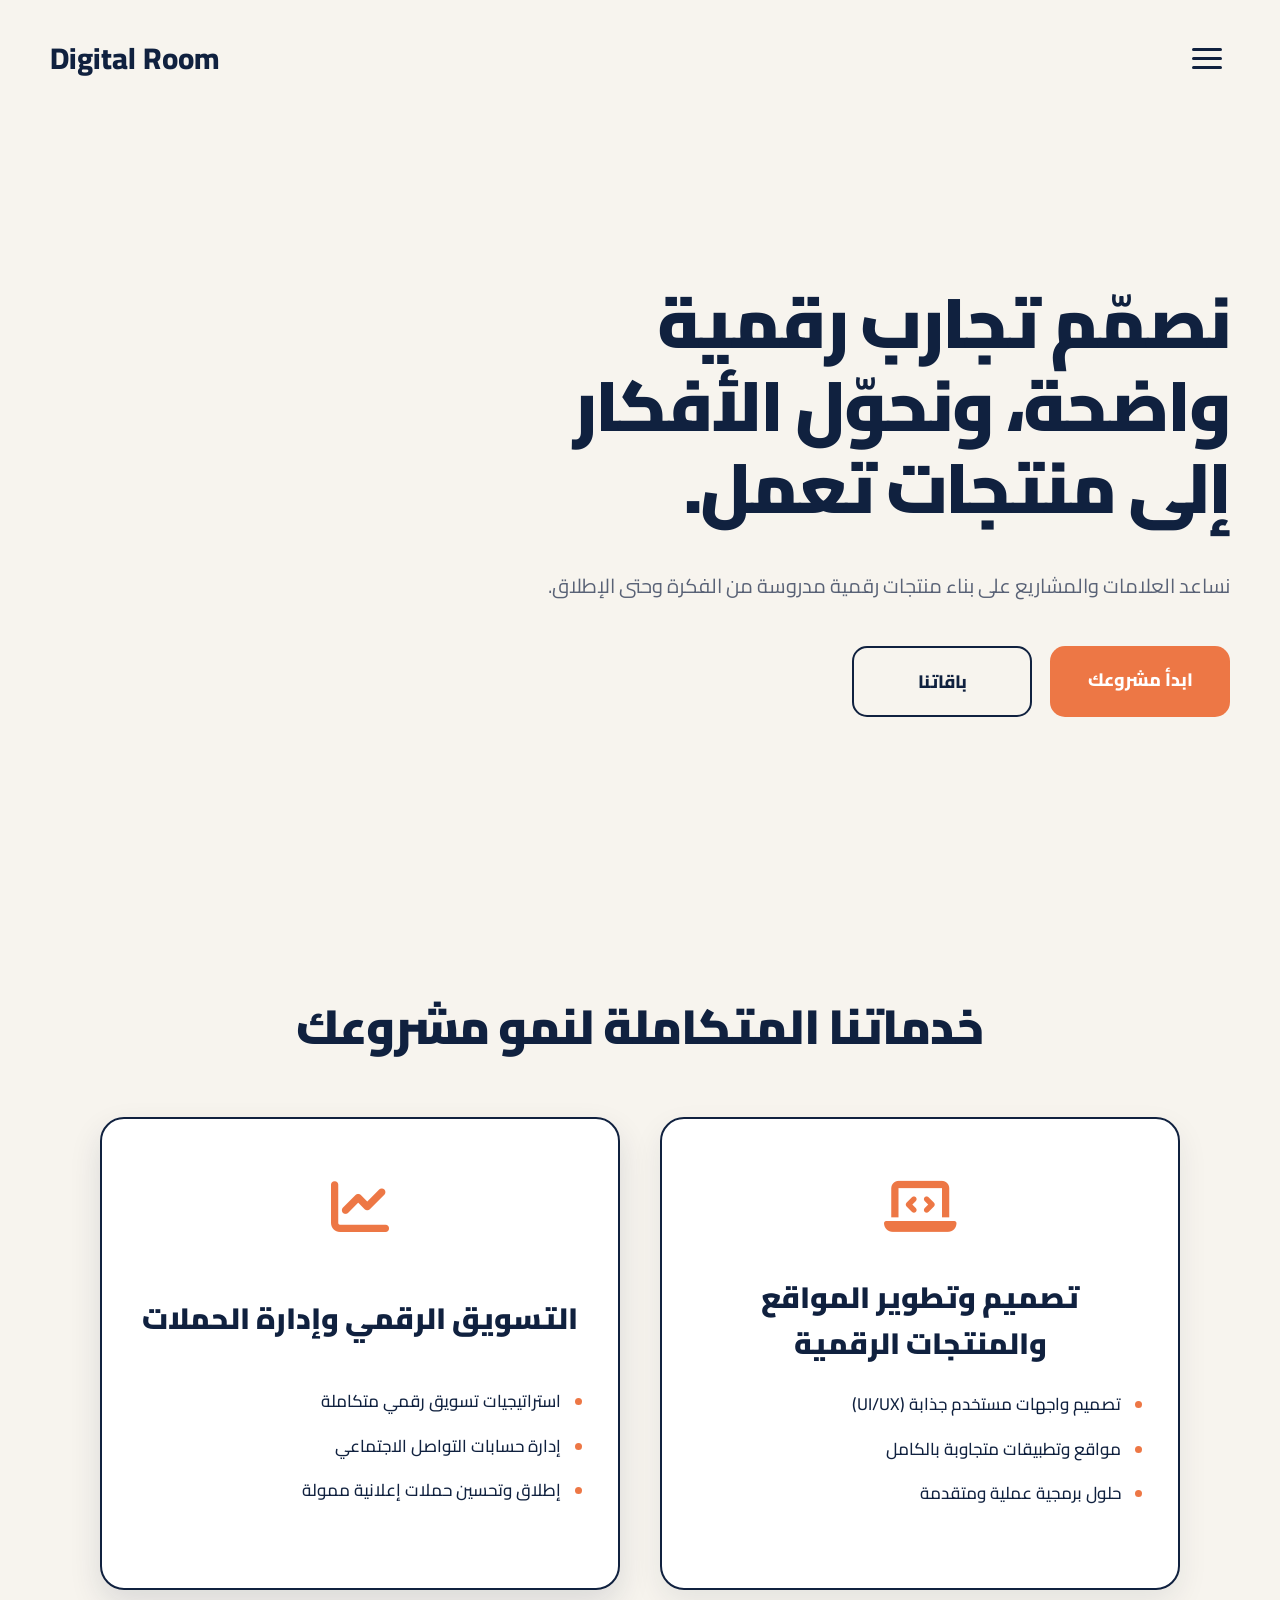
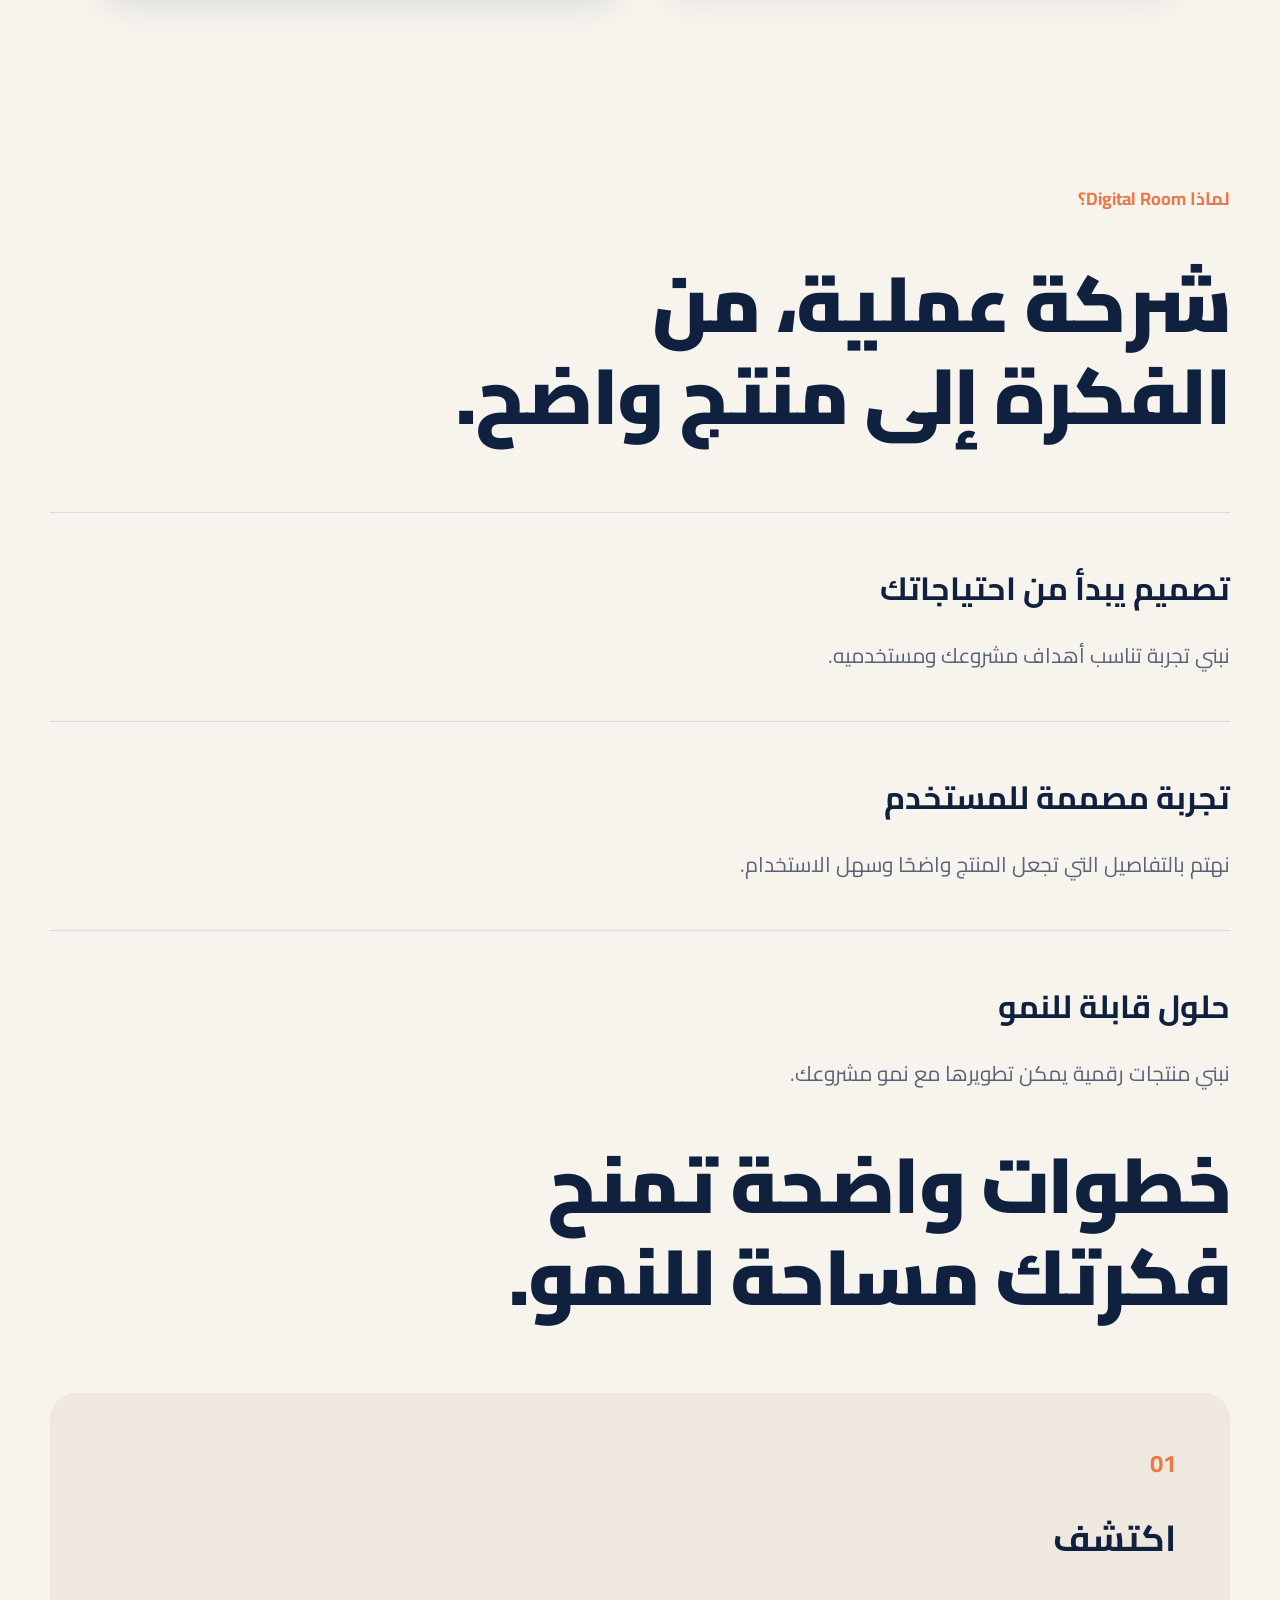
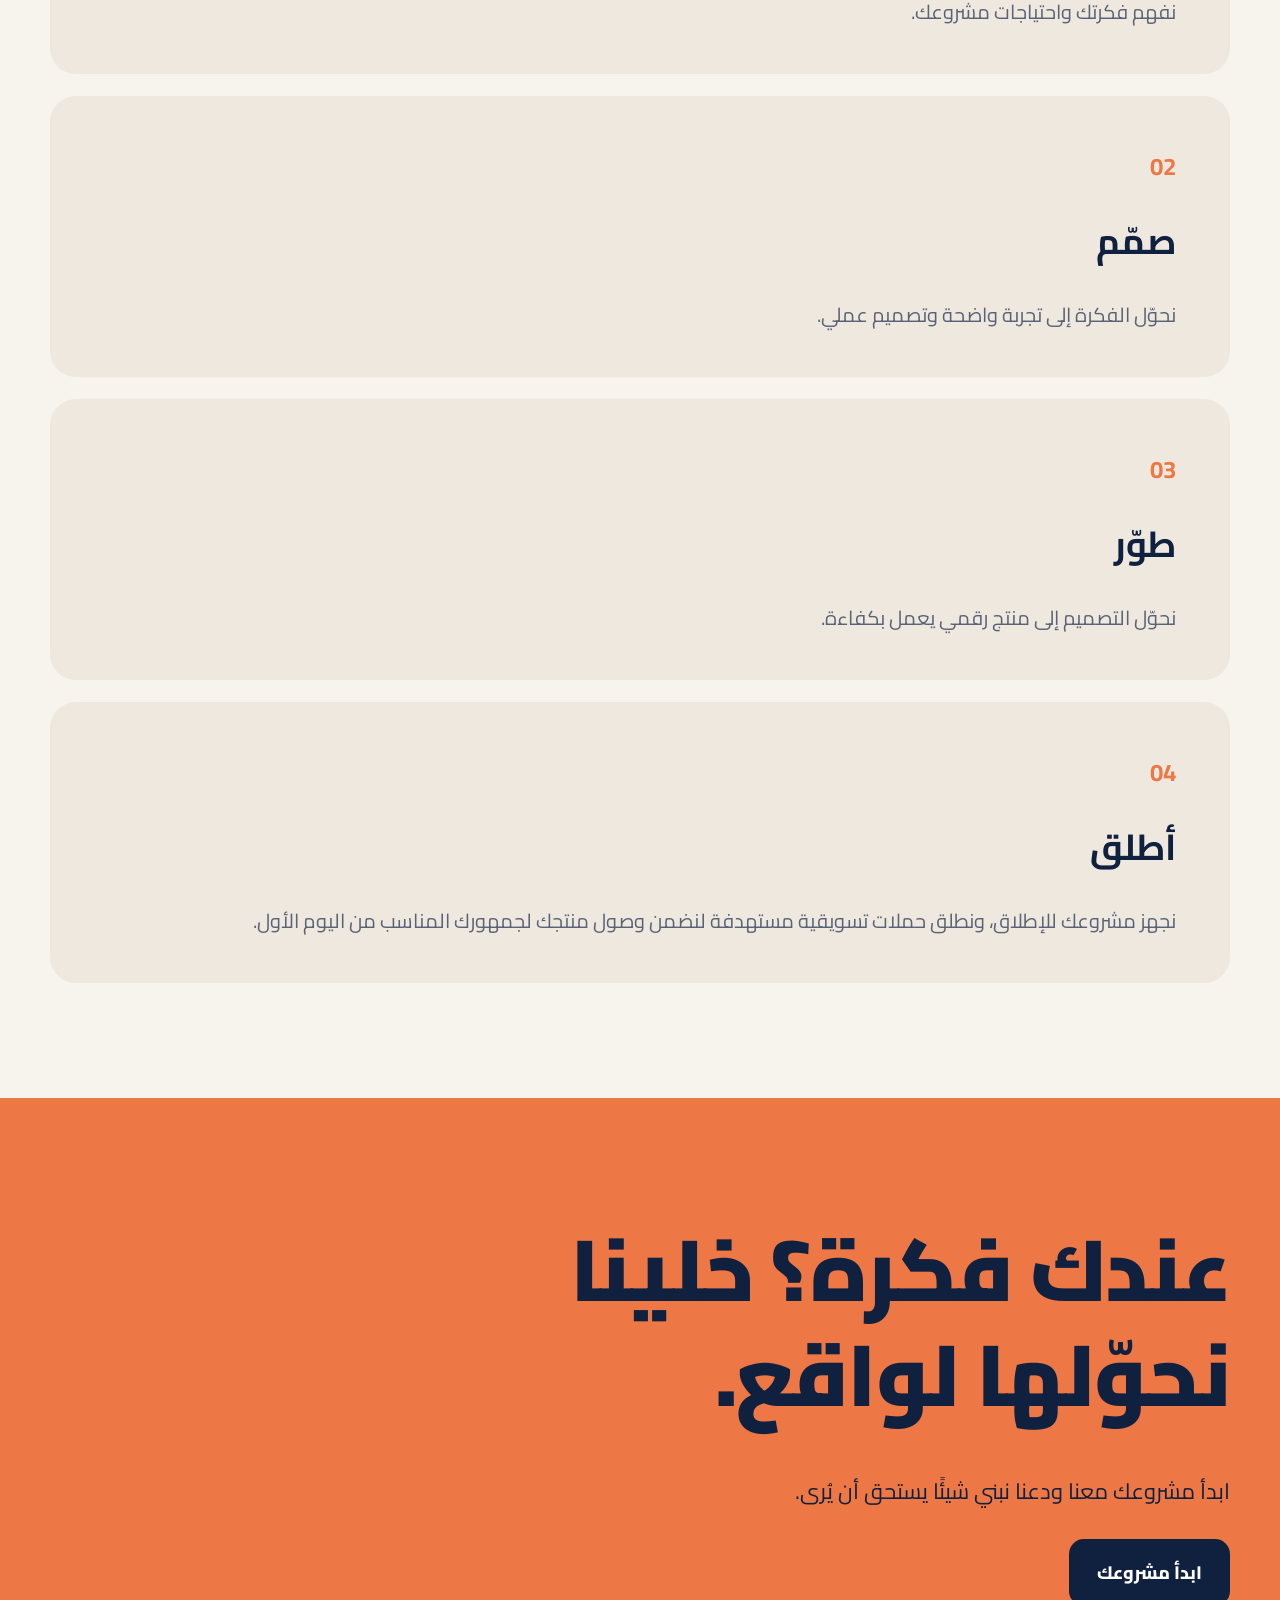
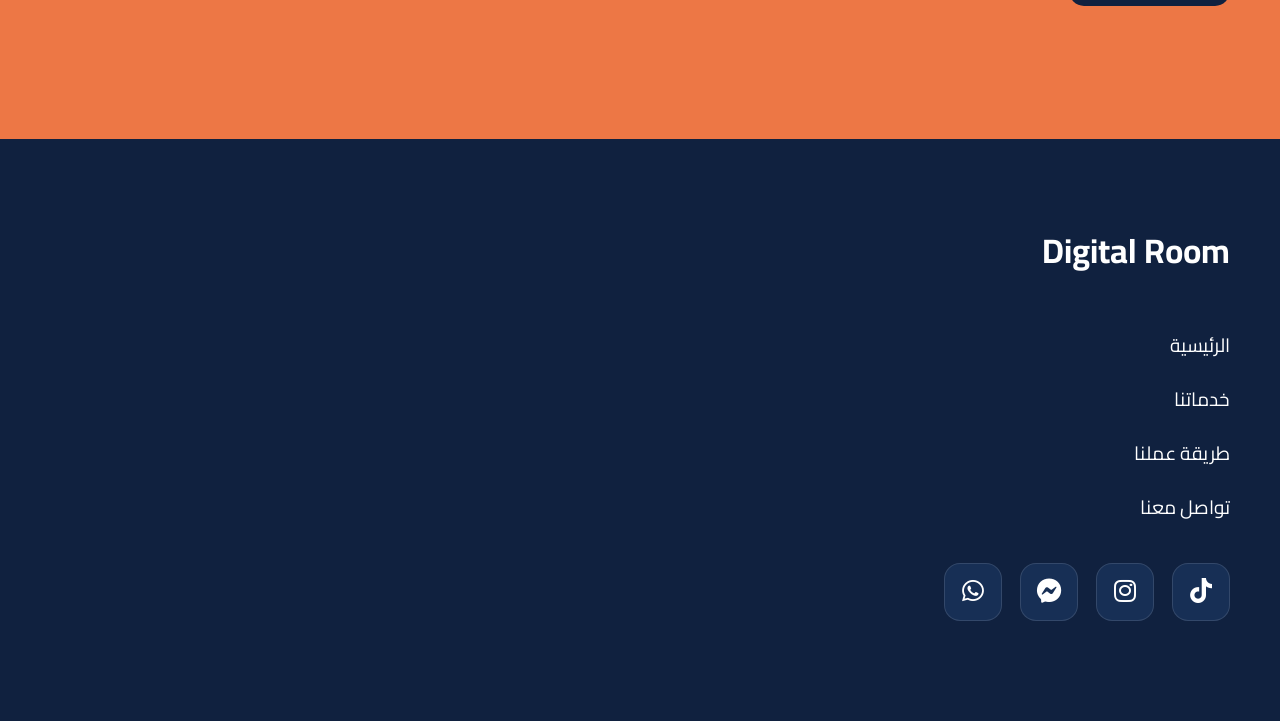
==== commit abf2a931: "Add files via upload" ====
--- a/index.html
+++ b/index.html
@@ -253,4 +253,4 @@
   </footer>
   <script src="script.js"></script>
 </body>
-</html>
+</html>
--- a/style.css
+++ b/style.css
@@ -954,4 +954,337 @@
 .btn-primary:hover,
 .btn-outline:hover{
   color: white;
+}
+
+/* ===== DIGITAL ROOM SERVICES ===== */
+
+.services-section {
+  background: var(--cream);
+  padding: 90px 0 100px;
+  position: relative;
+  overflow: hidden;
+}
+
+.services-section .container {
+  width: min(100% - 96px, 1180px);
+  margin-inline: auto;
+}
+
+.services-heading {
+  color: var(--navy);
+  font-size: clamp(30px, 4vw, 48px);
+  font-weight: 900;
+  line-height: 1.5;
+  text-align: center;
+  margin: 0 0 55px;
+  letter-spacing: -1px;
+}
+
+.services-grid {
+  display: grid;
+  grid-template-columns: repeat(2, minmax(0, 1fr));
+  gap: 28px;
+  max-width: 1000px;
+  margin-inline: auto;
+  align-items: stretch;
+}
+
+.service-card {
+  background: var(--navy);
+  color: #fff;
+  border: 2px solid var(--navy);
+  border-radius: 24px;
+  padding: 42px 34px 35px;
+  min-width: 0;
+  display: flex;
+  flex-direction: column;
+  align-items: center;
+  text-align: center;
+  box-shadow: 0 12px 30px rgba(16, 33, 63, 0.08);
+  transition: transform 0.3s ease, box-shadow 0.3s ease;
+}
+
+.service-card:hover {
+  transform: translateY(-6px);
+  box-shadow: 0 20px 38px rgba(16, 33, 63, 0.15);
+}
+
+.service-card.featured {
+  background: #fff;
+  color: var(--navy);
+  border-color: var(--navy);
+  box-shadow: 0 14px 32px rgba(16, 33, 63, 0.12);
+}
+
+.service-icon {
+  width: 90px;
+  height: 90px;
+  display: flex;
+  align-items: center;
+  justify-content: center;
+  color: var(--orange);
+  font-size: 58px;
+  margin-bottom: 24px;
+}
+
+.service-card h3 {
+  font-size: clamp(23px, 2.3vw, 30px);
+  line-height: 1.55;
+  font-weight: 900;
+  margin: 0 0 22px;
+  min-height: 3em;
+  display: flex;
+  align-items: center;
+  justify-content: center;
+}
+
+.service-card ul {
+  width: 100%;
+  list-style: none;
+  padding: 0;
+  margin: 0 0 32px;
+  text-align: right;
+}
+
+.service-card li {
+  position: relative;
+  padding-right: 23px;
+  margin-bottom: 12px;
+  font-size: 17px;
+  font-weight: 500;
+  line-height: 1.9;
+  color: inherit;
+}
+
+.service-card li::before {
+  content: "";
+  position: absolute;
+  right: 2px;
+  top: 13px;
+  width: 7px;
+  height: 7px;
+  background: var(--orange);
+  border-radius: 50%;
+}
+
+.service-btn {
+  display: inline-flex;
+  align-items: center;
+  justify-content: center;
+  min-width: 175px;
+  min-height: 52px;
+  padding: 12px 25px;
+  margin-top: auto;
+  border-radius: 12px;
+  background: #fff;
+  color: var(--navy);
+  border: 2px solid transparent;
+  font-family: inherit;
+  font-size: 17px;
+  font-weight: 800;
+  text-decoration: none;
+  transition: background 0.25s ease,
+              color 0.25s ease,
+              transform 0.25s ease;
+}
+
+.service-card.featured .service-btn {
+  background: var(--orange);
+  color: var(--navy);
+}
+
+.service-btn:hover {
+  background: var(--orange);
+  color: var(--navy);
+  transform: translateY(-2px);
+}
+
+.service-card.featured .service-btn:hover {
+  background: var(--navy);
+  color: #fff;
+}
+
+/* ===== TABLET ===== */
+
+@media (max-width: 900px) {
+  .services-section {
+    padding: 75px 0 85px;
+  }
+
+  .services-grid {
+    gap: 20px;
+  }
+
+  .service-card {
+    padding: 34px 24px 30px;
+  }
+
+  .service-card h3 {
+    font-size: 24px;
+  }
+
+  .service-card li {
+    font-size: 16px;
+  }
+
+  .service-icon {
+    font-size: 52px;
+  }
+}
+
+/* ===== MOBILE ===== */
+
+@media (max-width: 700px) {
+  .services-section {
+    padding: 65px 0 75px;
+  }
+
+  .services-section .container {
+    width: calc(100% - 40px);
+  }
+
+  .services-heading {
+    font-size: 29px;
+    line-height: 1.6;
+    letter-spacing: 0;
+    margin-bottom: 32px;
+  }
+
+  .services-grid {
+    grid-template-columns: 1fr;
+    gap: 22px;
+    max-width: 440px;
+  }
+
+  .service-card {
+    padding: 30px 24px;
+    border-radius: 21px;
+  }
+
+  .service-card:hover {
+    transform: translateY(-3px);
+  }
+
+  .service-icon {
+    width: 72px;
+    height: 72px;
+    font-size: 48px;
+    margin-bottom: 18px;
+  }
+
+  .service-card h3 {
+    font-size: 23px;
+    line-height: 1.6;
+    min-height: 0;
+    margin-bottom: 18px;
+  }
+
+  .service-card ul {
+    margin-bottom: 25px;
+  }
+
+  .service-card li {
+    font-size: 15px;
+    line-height: 1.9;
+    padding-right: 20px;
+    margin-bottom: 9px;
+  }
+
+  .service-card li::before {
+    top: 11px;
+  }
+
+  .service-btn {
+    min-width: 160px;
+    min-height: 48px;
+    font-size: 16px;
+  }
+}
+
+/* ===== SMALL MOBILE ===== */
+
+@media (max-width: 380px) {
+  .services-section .container {
+    width: calc(100% - 30px);
+  }
+
+  .services-heading {
+    font-size: 25px;
+  }
+
+  .service-card {
+    padding: 26px 19px;
+  }
+
+  .service-card h3 {
+    font-size: 21px;
+  }
+
+  .service-card li {
+    font-size: 14px;
+  }
+}
+
+/* ===== SERVICES CARDS FIX ===== */
+
+/* زيادة المسافة بين المربعين */
+.services-section .services-grid {
+  gap: 40px !important;
+  max-width: 1080px !important;
+  width: 100%;
+  margin-inline: auto;
+}
+
+/* المربعين أبيض في الوضع الطبيعي */
+.services-section .service-card,
+.services-section .service-card.featured {
+  background: #ffffff !important;
+  color: var(--navy) !important;
+  border: 2px solid var(--navy) !important;
+  transition:
+    background-color 0.3s ease,
+    color 0.3s ease,
+    transform 0.3s ease,
+    box-shadow 0.3s ease;
+}
+
+/* النصوص والعناوين داخل المربعين */
+.services-section .service-card h3,
+.services-section .service-card li {
+  color: inherit !important;
+}
+
+/* المربع يتحول للكحلي عند الوقوف عليه */
+.services-section .service-card:hover,
+.services-section .service-card.featured:hover {
+  background: var(--navy) !important;
+  color: #ffffff !important;
+  border-color: var(--navy) !important;
+}
+
+/* الأيقونات تفضل برتقالي */
+.services-section .service-icon {
+  color: var(--orange) !important;
+}
+
+/* الأزرار برتقالي في الوضع الطبيعي */
+.services-section .service-btn,
+.services-section .service-card.featured .service-btn {
+  background: var(--orange) !important;
+  color: var(--navy) !important;
+}
+
+/* الزر يبقى أبيض لما المربع يتحول للكحلي */
+.services-section .service-card:hover .service-btn {
+  background: #ffffff !important;
+  color: var(--navy) !important;
+}
+
+/* الموبايل */
+@media (max-width: 700px) {
+  .services-section .services-grid {
+    grid-template-columns: 1fr;
+    gap: 24px !important;
+    width: 100%;
+  }
 }
